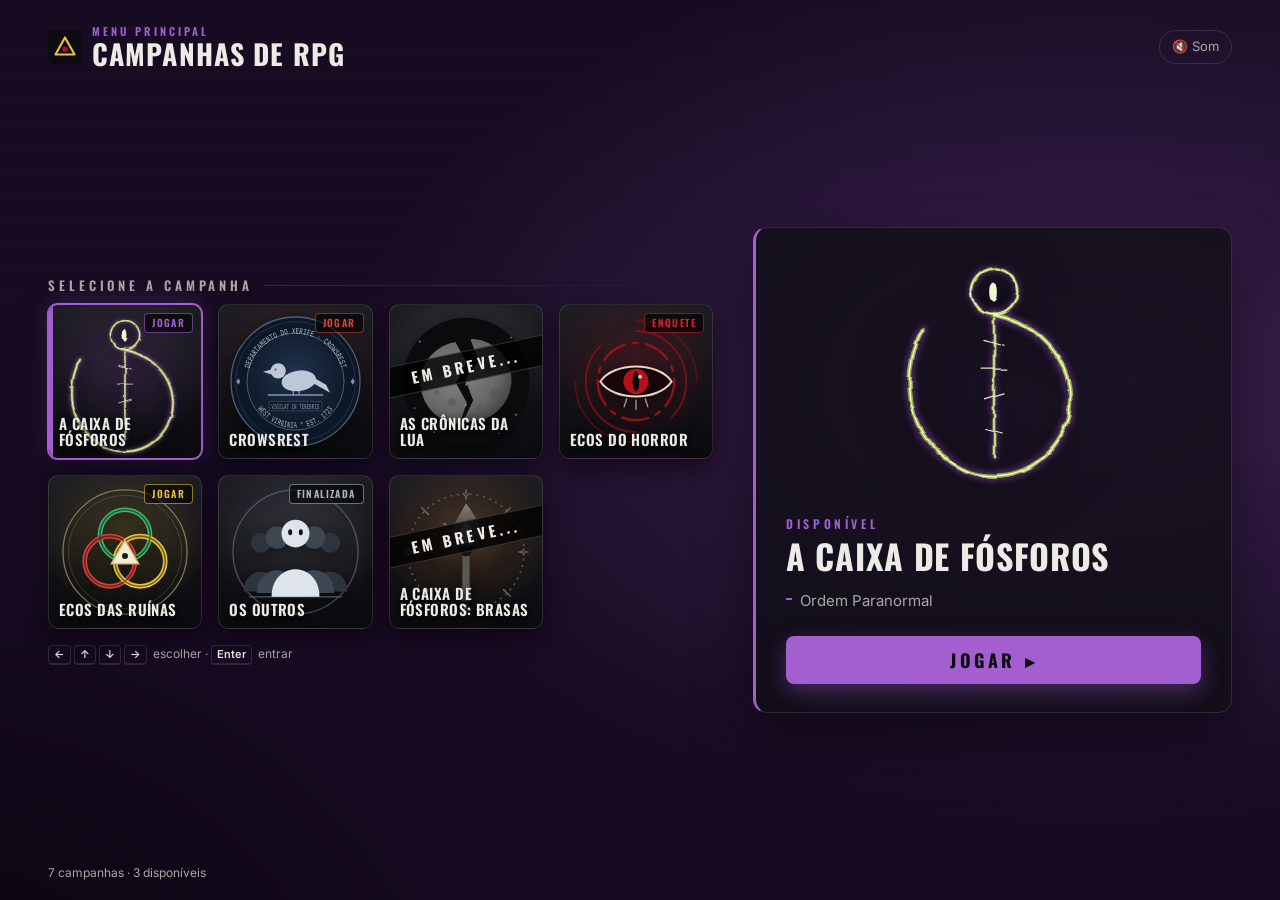
==== index.html @ ffaa547d "Marca Os Outros como finalizada e cria enquete - dados.js: Os Outros sai de "Em breve" e vira enquet" ====
<!doctype html>
<html lang="pt-BR">
<head>
  <meta charset="utf-8">
  <meta name="viewport" content="width=device-width, initial-scale=1, viewport-fit=cover">
  <title>Campanhas de RPG</title>
  <meta name="description" content="Menu principal das campanhas de RPG: escolha a campanha e entre.">
  <meta name="theme-color" content="#0b0b10">
  <link rel="icon" href="img/favicon.svg" type="image/svg+xml">
  <link rel="preconnect" href="https://fonts.googleapis.com">
  <link rel="preconnect" href="https://fonts.gstatic.com" crossorigin>
  <link href="https://fonts.googleapis.com/css2?family=Oswald:wght@400;500;600;700&family=Inter:wght@400;500;600&display=swap" rel="stylesheet">
  <link rel="stylesheet" href="style.css?v=20261020b">
</head>
<body class="menu">
  <div class="fundo" aria-hidden="true"><div class="fundo-brilho"></div><div class="fundo-linhas"></div></div>

  <header class="topo">
    <div class="topo-marca">
      <img src="img/favicon.svg" alt="" width="34" height="34">
      <div>
        <p class="topo-kicker">Menu principal</p>
        <h1>Campanhas de RPG</h1>
      </div>
    </div>
    <button type="button" class="btn-som" id="btnSom" aria-pressed="false" title="Som do menu" aria-label="Som do menu">🔇<span class="som-txt"> Som</span></button>
  </header>

  <main class="palco">
    <section class="lista" aria-labelledby="tituloLista">
      <h2 id="tituloLista" class="lista-titulo">Selecione a campanha</h2>
      <nav class="grade" id="grade" aria-label="Campanhas"></nav>
      <p class="dica-teclas" aria-hidden="true"><kbd>←</kbd><kbd>↑</kbd><kbd>↓</kbd><kbd>→</kbd> escolher · <kbd>Enter</kbd> entrar</p>
    </section>

    <aside class="detalhe" id="detalhe" aria-live="polite">
      <div class="detalhe-arte"><img id="dImg" src="" alt=""></div>
      <p class="detalhe-estado" id="dEstado"></p>
      <h2 class="detalhe-nome" id="dNome"></h2>
      <p class="detalhe-sub" id="dSub"></p>
      <ul class="detalhe-info" id="dInfo"></ul>
      <a class="detalhe-btn" id="dBtn" href="#"></a>
    </aside>
  </main>

  <footer class="rodape">
    <span id="contagem"></span>
  </footer>

  <script src="dados.js?v=20261020b"></script>
  <script src="app.js?v=20261020b"></script>
</body>
</html>
---- style.css ----
/* style.css · menu principal das campanhas + página da enquete */
:root {
  --c: #e8c33a;          /* cor da campanha selecionada (muda pelo app.js) */
  --f: #0b0b10;          /* tom do fundo da campanha selecionada */
  --bg: #07070a;
  --txt: #ecebe6;
  --txt2: #a9a8a2;
  --borda: rgba(255, 255, 255, .12);
  --vidro: rgba(14, 14, 20, .72);
  --titulo: 'Oswald', 'Arial Narrow', Impact, sans-serif;
  --corpo: 'Inter', system-ui, -apple-system, 'Segoe UI', Roboto, Arial, sans-serif;
}
* { box-sizing: border-box; }
html { -webkit-text-size-adjust: 100%; }
body {
  margin: 0; min-height: 100vh; min-height: 100dvh;
  background: var(--bg); color: var(--txt);
  font: 15px/1.5 var(--corpo);
  overflow-x: hidden;
}
img { max-width: 100%; display: block; }
a { color: inherit; }
button { font: inherit; color: inherit; }
:focus-visible { outline: 2px solid var(--c); outline-offset: 3px; }

/* ---------- fundo que muda de cor com a campanha ---------- */
.fundo { position: fixed; inset: 0; z-index: -1; background: var(--f); transition: background .6s ease; }
.fundo-brilho {
  position: absolute; inset: -20%;
  background:
    radial-gradient(60% 50% at 75% 45%, color-mix(in srgb, var(--c) 26%, transparent), transparent 70%),
    radial-gradient(50% 60% at 10% 100%, rgba(0, 0, 0, .7), transparent 70%);
  transition: background .6s ease;
}
.fundo-linhas {
  position: absolute; inset: 0; opacity: .35;
  background: repeating-linear-gradient(0deg, rgba(255,255,255,.035) 0 1px, transparent 1px 3px);
  mask-image: linear-gradient(180deg, #000, transparent 85%);
}

/* ---------- topo ---------- */
.topo {
  display: flex; align-items: center; justify-content: space-between; gap: 12px;
  padding: max(14px, env(safe-area-inset-top)) 16px 10px;
}
.topo-marca { display: flex; align-items: center; gap: 10px; min-width: 0; }
.topo-marca img { width: 34px; height: 34px; flex: none; }
.topo-kicker { margin: 0; font: 600 11px/1 var(--titulo); letter-spacing: .28em; text-transform: uppercase; color: var(--c); transition: color .4s; }
.topo h1 { margin: 2px 0 0; font: 700 22px/1.05 var(--titulo); letter-spacing: .04em; text-transform: uppercase; white-space: nowrap; }
.btn-som {
  flex: none; background: transparent; border: 1px solid var(--borda); border-radius: 999px;
  padding: 6px 12px; font-size: 13px; color: var(--txt2); cursor: pointer;
}
.btn-som[aria-pressed="true"] { color: var(--txt); border-color: var(--c); }
@media (max-width: 419px) {
  .som-txt { display: none; }
  .topo h1 { font-size: 19px; }
  .topo-kicker { letter-spacing: .2em; }
}

/* ---------- palco ---------- */
.palco { padding: 6px 16px 24px; }
.lista-titulo {
  margin: 4px 0 12px; font: 600 13px/1 var(--titulo); letter-spacing: .3em; text-transform: uppercase; color: var(--txt2);
  display: flex; align-items: center; gap: 10px;
}
.lista-titulo::after { content: ''; flex: 1; height: 1px; background: linear-gradient(90deg, var(--borda), transparent); }

.grade { display: grid; grid-template-columns: repeat(2, minmax(0, 1fr)); gap: 12px; }

/* ---------- quadro (tile) ---------- */
.tile {
  --tc: #ccc;
  position: relative; display: flex; flex-direction: column; justify-content: flex-end;
  aspect-ratio: 1 / 1; min-width: 0;
  padding: 10px; border-radius: 10px; overflow: hidden;
  text-decoration: none; color: var(--txt); cursor: pointer;
  background:
    radial-gradient(80% 70% at 50% 38%, color-mix(in srgb, var(--tc) 20%, transparent), transparent 72%),
    linear-gradient(180deg, rgba(255,255,255,.05), rgba(0,0,0,.35)),
    #111117;
  border: 1px solid var(--borda);
  box-shadow: 0 10px 24px rgba(0,0,0,.45);
  transition: transform .18s ease, border-color .18s ease, box-shadow .18s ease;
  -webkit-tap-highlight-color: transparent;
  animation: entrar .45s ease both; animation-delay: calc(var(--i, 0) * 55ms);
  outline: none;
}
@keyframes entrar { from { opacity: 0; transform: translateY(14px); } to { opacity: 1; transform: none; } }
.tile::before { /* faixa de seleção, estilo menu de jogo */
  content: ''; position: absolute; left: 0; top: 0; bottom: 0; width: 4px;
  background: var(--tc); transform: scaleY(0); transform-origin: bottom; transition: transform .2s ease;
}
.tile-arte {
  position: absolute; inset: 10px 10px 46px; display: grid; place-items: center;
  transition: transform .25s ease, filter .25s ease;
}
.tile-arte img { width: 100%; height: 100%; object-fit: contain; filter: drop-shadow(0 4px 10px rgba(0,0,0,.6)); }
.tile-nome {
  position: relative; display: block;
  font: 600 14px/1.1 var(--titulo); letter-spacing: .03em; text-transform: uppercase;
  text-shadow: 0 2px 6px #000;
  overflow-wrap: anywhere;
}
.tile-selo {
  position: absolute; top: 8px; right: 8px;
  font: 600 10px/1 var(--titulo); letter-spacing: .14em; text-transform: uppercase;
  padding: 4px 7px; border-radius: 4px;
  background: rgba(0,0,0,.6); border: 1px solid color-mix(in srgb, var(--tc) 60%, transparent); color: var(--tc);
}
.tile.ativa, .tile:focus-visible {
  border-color: var(--tc);
  box-shadow: 0 0 0 1px var(--tc), 0 14px 30px rgba(0,0,0,.55), 0 0 28px color-mix(in srgb, var(--tc) 30%, transparent);
  transform: translateY(-2px);
}
.tile.ativa::before, .tile:focus-visible::before { transform: scaleY(1); }
.tile.ativa .tile-arte { transform: scale(1.05); }

/* em breve: sem link, apagado, com faixa */
.tile.breve { cursor: default; }
.tile.breve .tile-arte { filter: grayscale(.85) brightness(.55); }
.tile.breve.ativa .tile-arte { filter: grayscale(.5) brightness(.75); }
.tile-faixa {
  position: absolute; left: -30%; right: -30%; top: 30%;
  transform: rotate(-12deg); text-align: center;
  font: 700 15px/1 var(--titulo); letter-spacing: .22em; text-transform: uppercase;
  padding: 7px 0; background: rgba(0,0,0,.78); color: var(--txt);
  border-top: 1px solid rgba(255,255,255,.18); border-bottom: 1px solid rgba(255,255,255,.18);
}
.tile.nega { animation: nega .38s ease; }
@keyframes nega { 0%,100% { transform: translateX(0); } 20% { transform: translateX(-7px); } 40% { transform: translateX(6px); } 60% { transform: translateX(-4px); } 80% { transform: translateX(3px); } }

.dica-teclas { display: none; }

/* ---------- painel de detalhe (aparece do tablet para cima) ---------- */
.detalhe { display: none; }

.rodape { padding: 0 16px max(18px, env(safe-area-inset-bottom)); color: var(--txt2); font-size: 12px; text-align: center; }

@media (hover: hover) {
  .tile:hover { border-color: var(--tc); }
}

@media (min-width: 400px) {
  .tile-nome { font-size: 15px; }
}

@media (min-width: 640px) {
  .grade { grid-template-columns: repeat(3, minmax(0, 1fr)); gap: 14px; }
  .topo { padding: 22px 28px 10px; }
  .palco { padding: 8px 28px 28px; }
  .topo h1 { font-size: 28px; }
}

@media (min-width: 980px) {
  body.menu { height: 100vh; height: 100dvh; display: flex; flex-direction: column; overflow: hidden; }
  .topo { padding: 26px 48px 8px; }
  .palco {
    flex: 1; min-height: 0;
    display: grid; grid-template-columns: minmax(0, 1.25fr) minmax(320px, .9fr); gap: 40px;
    padding: 12px 48px 12px; align-items: center;
  }
  .lista { align-self: center; }
  .grade { grid-template-columns: repeat(4, minmax(0, 1fr)); gap: 16px; max-width: 760px; }
  .tile-nome { font-size: 15px; }
  .dica-teclas { display: block; margin: 16px 0 0; color: var(--txt2); font-size: 12px; }
  kbd { display: inline-block; min-width: 22px; padding: 2px 5px; margin-right: 3px; border: 1px solid var(--borda); border-bottom-width: 2px; border-radius: 4px; font: 600 11px/1.2 var(--corpo); text-align: center; color: var(--txt); }

  .detalhe {
    display: flex; flex-direction: column; align-items: flex-start;
    padding: 28px 30px; border-radius: 14px;
    background: var(--vidro); border: 1px solid var(--borda);
    backdrop-filter: blur(6px);
    box-shadow: 0 30px 60px rgba(0,0,0,.45);
    border-left: 3px solid var(--c);
    transition: border-color .4s;
  }
  .detalhe-arte { width: min(220px, 26vh); aspect-ratio: 1; margin: 0 auto 18px; }
  .detalhe-arte img { width: 100%; height: 100%; object-fit: contain; filter: drop-shadow(0 8px 24px rgba(0,0,0,.7)); }
  .detalhe.troca .detalhe-arte, .detalhe.troca .detalhe-nome { animation: troca .32s ease; }
  @keyframes troca { from { opacity: 0; transform: translateX(10px); } to { opacity: 1; transform: none; } }
  .detalhe-estado { margin: 0; font: 600 12px/1 var(--titulo); letter-spacing: .3em; text-transform: uppercase; color: var(--c); }
  .detalhe-nome { margin: 8px 0 0; font: 700 34px/1.05 var(--titulo); text-transform: uppercase; letter-spacing: .02em; }
  .detalhe-sub { margin: 4px 0 0; font: 500 16px/1.2 var(--titulo); letter-spacing: .12em; text-transform: uppercase; color: var(--txt2); }
  .detalhe-sub:empty { display: none; }
  .detalhe-info { list-style: none; margin: 14px 0 0; padding: 0; color: var(--txt2); }
  .detalhe-info li { padding: 2px 0 2px 14px; position: relative; }
  .detalhe-info li::before { content: ''; position: absolute; left: 0; top: .72em; width: 6px; height: 2px; background: var(--c); }
  .detalhe-btn {
    margin-top: 22px; align-self: stretch; text-align: center; text-decoration: none;
    font: 700 18px/1 var(--titulo); letter-spacing: .2em; text-transform: uppercase;
    padding: 15px 18px; border-radius: 8px;
    background: var(--c); color: #0b0b0e;
    box-shadow: 0 8px 22px color-mix(in srgb, var(--c) 35%, transparent);
    transition: filter .15s, transform .15s;
  }
  .detalhe-btn:hover { filter: brightness(1.1); transform: translateY(-1px); }
  .detalhe-btn.off { background: transparent; color: var(--txt2); border: 1px dashed var(--borda); box-shadow: none; cursor: default; pointer-events: none; }
  .rodape { text-align: left; padding: 0 48px 18px; }
}

@media (min-width: 980px) and (max-height: 700px) {
  .grade { max-width: 640px; }
  .detalhe-arte { width: 150px; }
}

@media (prefers-reduced-motion: reduce) {
  *, *::before, *::after { animation: none !important; transition: none !important; }
}

/* =====================================================================
   ENQUETE (enquete.html)
   ===================================================================== */
body.enquete { --ct: #ffffff; }
.voltar {
  display: inline-flex; align-items: center; gap: 6px; text-decoration: none;
  font: 600 13px/1 var(--titulo); letter-spacing: .18em; text-transform: uppercase; color: var(--txt2);
  padding: 8px 12px; border: 1px solid var(--borda); border-radius: 999px;
}
.voltar:hover { color: var(--txt); border-color: var(--c); }
.enq { max-width: 720px; margin: 0 auto; padding: 4px 16px 32px; }
.enq-cab { display: flex; align-items: center; gap: 14px; margin: 6px 0 18px; }
.enq-cab img { width: 76px; height: 76px; flex: none; }
.enq-cab p { margin: 0; font: 600 11px/1 var(--titulo); letter-spacing: .3em; text-transform: uppercase; color: var(--c); }
.enq-cab h1 { margin: 4px 0 0; font: 700 28px/1.05 var(--titulo); text-transform: uppercase; }
@media (max-width: 419px) { .enq-cab p { letter-spacing: .16em; } }
.enq-modo { margin: 0 0 16px; padding: 10px 12px; border-radius: 8px; font-size: 13px; color: var(--txt2); background: rgba(255,255,255,.04); border: 1px solid var(--borda); }
.enq-modo.erro { color: #ffd0d0; border-color: #a33; background: rgba(160, 30, 30, .15); }
.enq-modo:empty { display: none; }
.pergunta { margin: 0 0 18px; padding: 16px; border: 1px solid var(--borda); border-radius: 12px; background: var(--vidro); }
.pergunta legend { padding: 0 6px; font: 600 16px/1.3 var(--titulo); letter-spacing: .04em; }
.opcoes { display: grid; grid-template-columns: repeat(2, minmax(0, 1fr)); gap: 10px; margin-top: 8px; }
.opcao { position: relative; display: grid; }
.opcao input { position: absolute; opacity: 0; inset: 0; margin: 0; cursor: pointer; }
.opcao span {
  display: flex; align-items: center; justify-content: center; text-align: center; min-height: 52px; height: 100%;
  padding: 10px; border-radius: 8px; border: 1px solid var(--borda); background: rgba(255,255,255,.03);
  font: 600 15px/1.15 var(--titulo); letter-spacing: .08em; text-transform: uppercase;
  transition: border-color .15s, background .15s, color .15s;
}
.opcao input:checked + span { border-color: var(--c); background: color-mix(in srgb, var(--c) 22%, transparent); box-shadow: inset 4px 0 0 var(--c); }
.opcao input:focus-visible + span { outline: 2px solid var(--c); outline-offset: 2px; }
@media (hover: hover) { .opcao:hover span { border-color: color-mix(in srgb, var(--c) 60%, transparent); } }
.campo-nome { display: block; margin: 0 0 18px; }
.campo-nome span { display: block; margin-bottom: 6px; font-size: 13px; color: var(--txt2); }
.campo-nome input {
  width: 100%; padding: 12px; border-radius: 8px; border: 1px solid var(--borda); background: rgba(0,0,0,.35); color: var(--txt); font: 16px var(--corpo);
}
.btn-votar {
  width: 100%; padding: 15px; border: 0; border-radius: 8px; cursor: pointer;
  background: var(--c); color: var(--ct, #fff); font: 700 17px/1 var(--titulo); letter-spacing: .2em; text-transform: uppercase;
}
.btn-votar:disabled { opacity: .45; cursor: not-allowed; }
.enq-aviso { min-height: 1.4em; margin: 10px 0 0; font-size: 13px; color: var(--txt2); }
.resultado { margin-top: 8px; }
.resultado h2 { font: 600 13px/1 var(--titulo); letter-spacing: .3em; text-transform: uppercase; color: var(--txt2); margin: 22px 0 10px; }
.res-bloco { margin: 0 0 16px; padding: 14px 16px; border: 1px solid var(--borda); border-radius: 12px; background: var(--vidro); }
.res-bloco h3 { margin: 0 0 10px; font: 600 15px/1.3 var(--titulo); letter-spacing: .03em; }
.barra { margin: 8px 0; }
.barra-topo { display: flex; justify-content: space-between; gap: 8px; font-size: 14px; }
.barra-topo b { font-weight: 600; }
.barra-topo .meu::after { content: ' · seu voto'; color: var(--c); font-size: 12px; }
.barra-fundo { height: 10px; margin-top: 4px; border-radius: 99px; background: rgba(255,255,255,.07); overflow: hidden; }
.barra-cheia { height: 100%; width: 0; border-radius: 99px; background: var(--c); transition: width .6s ease; }
.res-total { font-size: 13px; color: var(--txt2); margin: 6px 0 0; }
.btn-mudar { margin-top: 6px; background: transparent; border: 1px solid var(--borda); border-radius: 8px; padding: 10px 14px; cursor: pointer; }
.btn-mudar:hover { border-color: var(--c); }
@media (min-width: 640px) {
  .enq { padding: 8px 28px 40px; }
  .opcoes.quatro { grid-template-columns: repeat(4, minmax(0, 1fr)); }
  .enq-cab img { width: 96px; height: 96px; }
  .enq-cab h1 { font-size: 36px; }
}
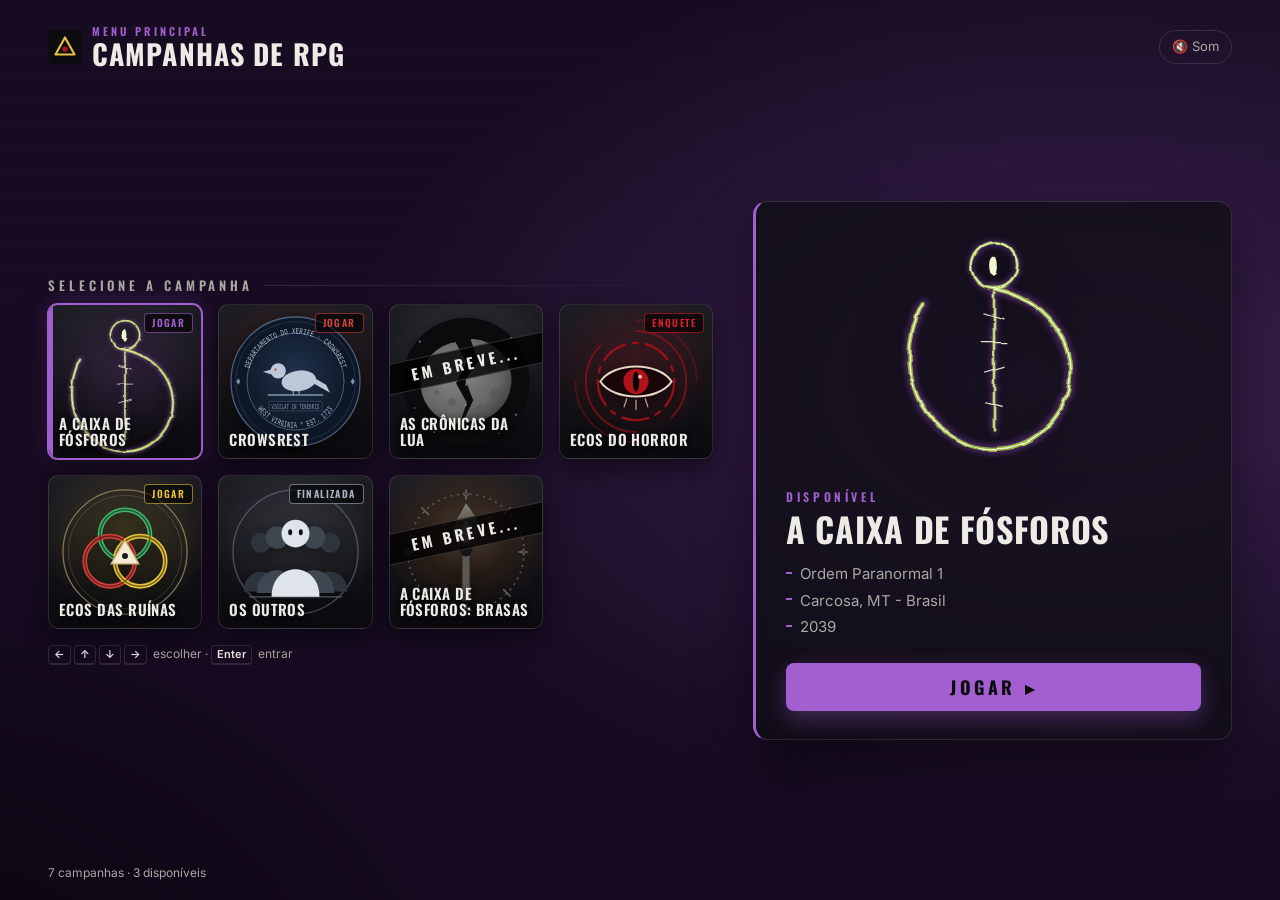
==== commit 0bbd6545: "Adiciona sistema, lugar e ano de cada campanha - dados.js: novo campo info (lista de linhas) em cada" ====
--- a/index.html
+++ b/index.html
@@ -10,7 +10,7 @@
   <link rel="preconnect" href="https://fonts.googleapis.com">
   <link rel="preconnect" href="https://fonts.gstatic.com" crossorigin>
   <link href="https://fonts.googleapis.com/css2?family=Oswald:wght@400;500;600;700&family=Inter:wght@400;500;600&display=swap" rel="stylesheet">
-  <link rel="stylesheet" href="style.css?v=20261020b">
+  <link rel="stylesheet" href="style.css?v=20261020d">
 </head>
 <body class="menu">
   <div class="fundo" aria-hidden="true"><div class="fundo-brilho"></div><div class="fundo-linhas"></div></div>
@@ -47,7 +47,7 @@
     <span id="contagem"></span>
   </footer>
 
-  <script src="dados.js?v=20261020b"></script>
-  <script src="app.js?v=20261020b"></script>
+  <script src="dados.js?v=20261020d"></script>
+  <script src="app.js?v=20261020d"></script>
 </body>
 </html>
--- a/style.css
+++ b/style.css
@@ -118,10 +118,10 @@
 
 /* em breve: sem link, apagado, com faixa */
 .tile.breve { cursor: default; }
-.tile.breve .tile-arte { filter: grayscale(.85) brightness(.55); }
-.tile.breve.ativa .tile-arte { filter: grayscale(.5) brightness(.75); }
-.tile-faixa {
-  position: absolute; left: -30%; right: -30%; top: 30%;
+.tile.breve .tile-arte img { filter: grayscale(.85) brightness(.55) drop-shadow(0 4px 10px rgba(0,0,0,.6)); }
+.tile.breve.ativa .tile-arte img { filter: grayscale(.5) brightness(.75) drop-shadow(0 4px 10px rgba(0,0,0,.6)); }
+.tile-faixa { /* fica dentro da arte: a mesma posição no quadro quadrado e no cartão do celular */
+  position: absolute; left: -30%; right: -30%; top: 34%;
   transform: rotate(-12deg); text-align: center;
   font: 700 15px/1 var(--titulo); letter-spacing: .22em; text-transform: uppercase;
   padding: 7px 0; background: rgba(0,0,0,.78); color: var(--txt);
@@ -131,6 +131,18 @@
 @keyframes nega { 0%,100% { transform: translateX(0); } 20% { transform: translateX(-7px); } 40% { transform: translateX(6px); } 60% { transform: translateX(-4px); } 80% { transform: translateX(3px); } }
 
 .dica-teclas { display: none; }
+
+/* linhas de informação (sistema, lugar, ano): no celular e no tablet ficam no próprio quadro,
+   porque lá não existe o painel da direita; no computador elas aparecem só no painel */
+.tile-info { display: none; }
+@media (max-width: 979px) {
+  .tile { aspect-ratio: auto; justify-content: flex-start; padding: 0 0 12px; }
+  .tile-arte { position: relative; inset: auto; aspect-ratio: 1 / 1; padding: 14px 12px 6px; overflow: visible; }
+  .tile-nome { padding: 0 10px; margin-top: 2px; }
+  .tile-info { display: block; padding: 6px 10px 0; color: var(--txt2); font: 12px/1.35 var(--corpo); overflow-wrap: break-word; }
+  .tile-info span { display: block; position: relative; padding-left: 9px; margin-top: 2px; }
+  .tile-info span::before { content: ''; position: absolute; left: 0; top: .62em; width: 5px; height: 2px; background: var(--tc); }
+}
 
 /* ---------- painel de detalhe (aparece do tablet para cima) ---------- */
 .detalhe { display: none; }
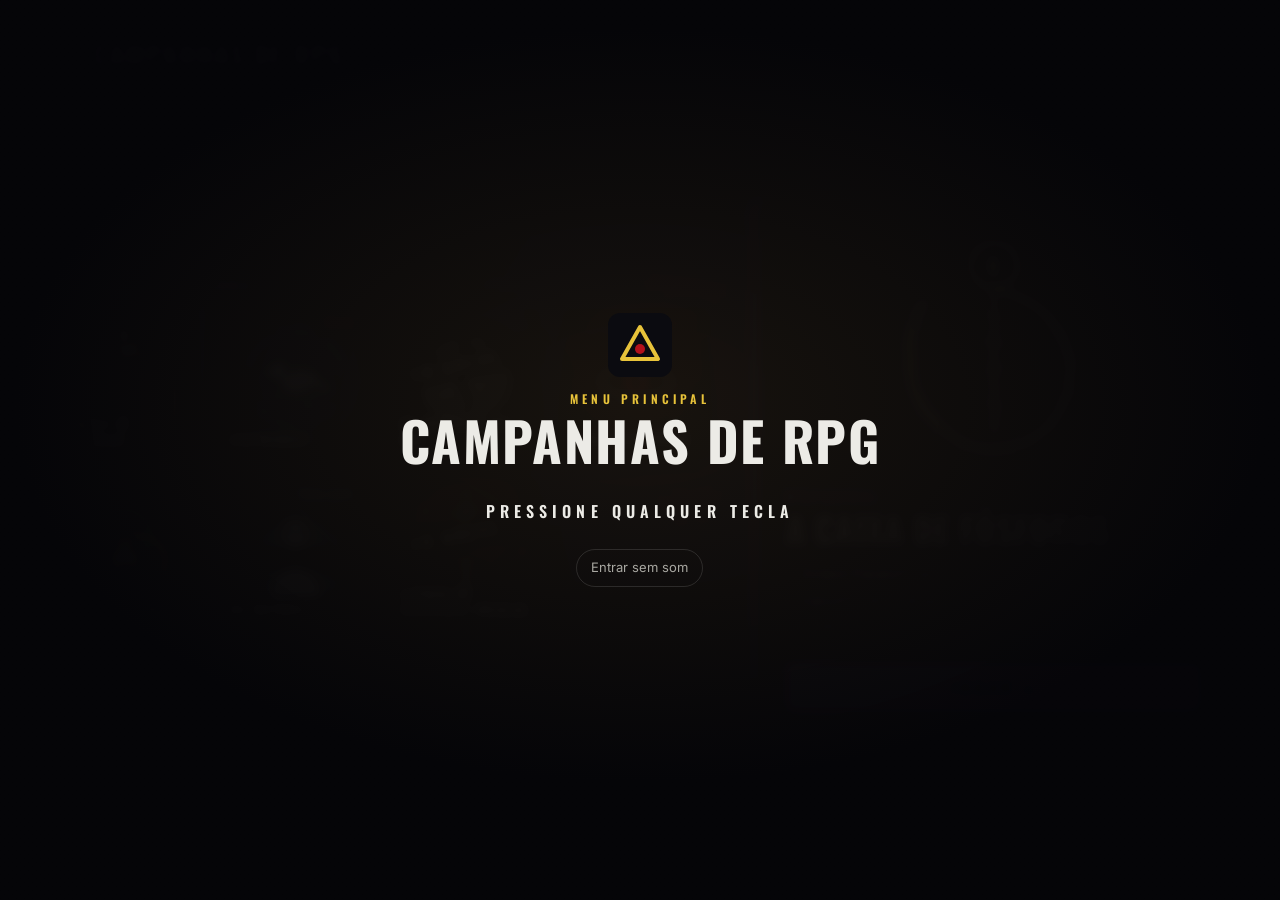
==== commit 6d7a9e99: "Toca a música de cada campanha ao passar o mouse - musica/: 7 faixas (MP3 96 kbps, volume igualado; " ====
--- a/index.html
+++ b/index.html
@@ -10,7 +10,7 @@
   <link rel="preconnect" href="https://fonts.googleapis.com">
   <link rel="preconnect" href="https://fonts.gstatic.com" crossorigin>
   <link href="https://fonts.googleapis.com/css2?family=Oswald:wght@400;500;600;700&family=Inter:wght@400;500;600&display=swap" rel="stylesheet">
-  <link rel="stylesheet" href="style.css?v=20261020d">
+  <link rel="stylesheet" href="style.css?v=20261020e">
 </head>
 <body class="menu">
   <div class="fundo" aria-hidden="true"><div class="fundo-brilho"></div><div class="fundo-linhas"></div></div>
@@ -43,11 +43,21 @@
     </aside>
   </main>
 
+  <div class="abertura" id="abertura" hidden>
+    <div class="abertura-caixa">
+      <img src="img/favicon.svg" alt="" width="64" height="64">
+      <p class="abertura-kicker">Menu principal</p>
+      <p class="abertura-titulo">Campanhas de RPG</p>
+      <p class="abertura-pisca" id="aberturaTexto">Pressione qualquer tecla</p>
+      <button type="button" class="abertura-mudo" id="aberturaMudo">Entrar sem som</button>
+    </div>
+  </div>
+
   <footer class="rodape">
     <span id="contagem"></span>
   </footer>
 
-  <script src="dados.js?v=20261020d"></script>
-  <script src="app.js?v=20261020d"></script>
+  <script src="dados.js?v=20261020e"></script>
+  <script src="app.js?v=20261020e"></script>
 </body>
 </html>
--- a/style.css
+++ b/style.css
@@ -143,6 +143,42 @@
   .tile-info span { display: block; position: relative; padding-left: 9px; margin-top: 2px; }
   .tile-info span::before { content: ''; position: absolute; left: 0; top: .62em; width: 5px; height: 2px; background: var(--tc); }
 }
+
+/* ---------- música: equalizador no quadro que está tocando + dica do 2º toque (celular) ---------- */
+.tile-eq {
+  position: absolute; top: 9px; left: 10px; z-index: 2;
+  display: none; align-items: flex-end; gap: 2px; height: 14px; padding: 3px 5px; box-sizing: content-box;
+  background: rgba(0,0,0,.6); border-radius: 4px;
+}
+.tile-eq b { display: block; width: 3px; background: var(--tc); border-radius: 1px; animation: eq .9s ease-in-out infinite; }
+.tile-eq b:nth-child(2) { animation-delay: -.3s; } .tile-eq b:nth-child(3) { animation-delay: -.6s; }
+@keyframes eq { 0%, 100% { height: 4px; } 50% { height: 14px; } }
+.tile.tocando .tile-eq { display: inline-flex; }
+.tile-dica { display: none; }
+.tile.armada .tile-dica {
+  display: block; position: relative; z-index: 2; margin: 10px 10px 0; padding: 8px 6px; border-radius: 6px; text-align: center;
+  font: 700 12px/1.15 var(--titulo); letter-spacing: .08em; text-transform: uppercase;
+  background: var(--tc); color: #0b0b0e;
+}
+.tile.breve.armada .tile-dica { background: rgba(255,255,255,.08); color: var(--txt2); border: 1px dashed var(--borda); }
+@media (min-width: 980px) { .tile.armada .tile-dica { position: absolute; left: 0; right: 0; bottom: 8px; margin: 0 8px; } }
+
+/* ---------- abertura "Pressione qualquer tecla" ---------- */
+.abertura {
+  position: fixed; inset: 0; z-index: 50; display: grid; place-items: center; padding: 24px 16px;
+  background: radial-gradient(70% 60% at 50% 45%, rgba(40, 32, 20, .55), rgba(5, 5, 8, .97) 70%), rgba(5, 5, 8, .93);
+  backdrop-filter: blur(4px); cursor: pointer; transition: opacity .4s ease;
+}
+.abertura[hidden] { display: none; }
+.abertura.saindo { opacity: 0; pointer-events: none; }
+.abertura-caixa { text-align: center; max-width: 760px; }
+.abertura-caixa img { width: 64px; height: 64px; margin: 0 auto 16px; }
+.abertura-kicker { margin: 0; font: 600 12px/1 var(--titulo); letter-spacing: .35em; text-transform: uppercase; color: #e8c33a; }
+.abertura-titulo { margin: 8px 0 0; font: 700 clamp(30px, 8vw, 54px)/1.02 var(--titulo); text-transform: uppercase; letter-spacing: .03em; }
+.abertura-pisca { margin: 34px 0 0; font: 600 16px/1.2 var(--titulo); letter-spacing: .32em; text-transform: uppercase; color: var(--txt); animation: pisca 1.6s ease-in-out infinite; }
+@keyframes pisca { 0%, 100% { opacity: 1; } 50% { opacity: .25; } }
+.abertura-mudo { margin-top: 28px; background: transparent; border: 1px solid var(--borda); border-radius: 999px; padding: 8px 14px; font-size: 13px; color: var(--txt2); cursor: pointer; }
+.abertura-mudo:hover { color: var(--txt); border-color: rgba(255,255,255,.35); }
 
 /* ---------- painel de detalhe (aparece do tablet para cima) ---------- */
 .detalhe { display: none; }
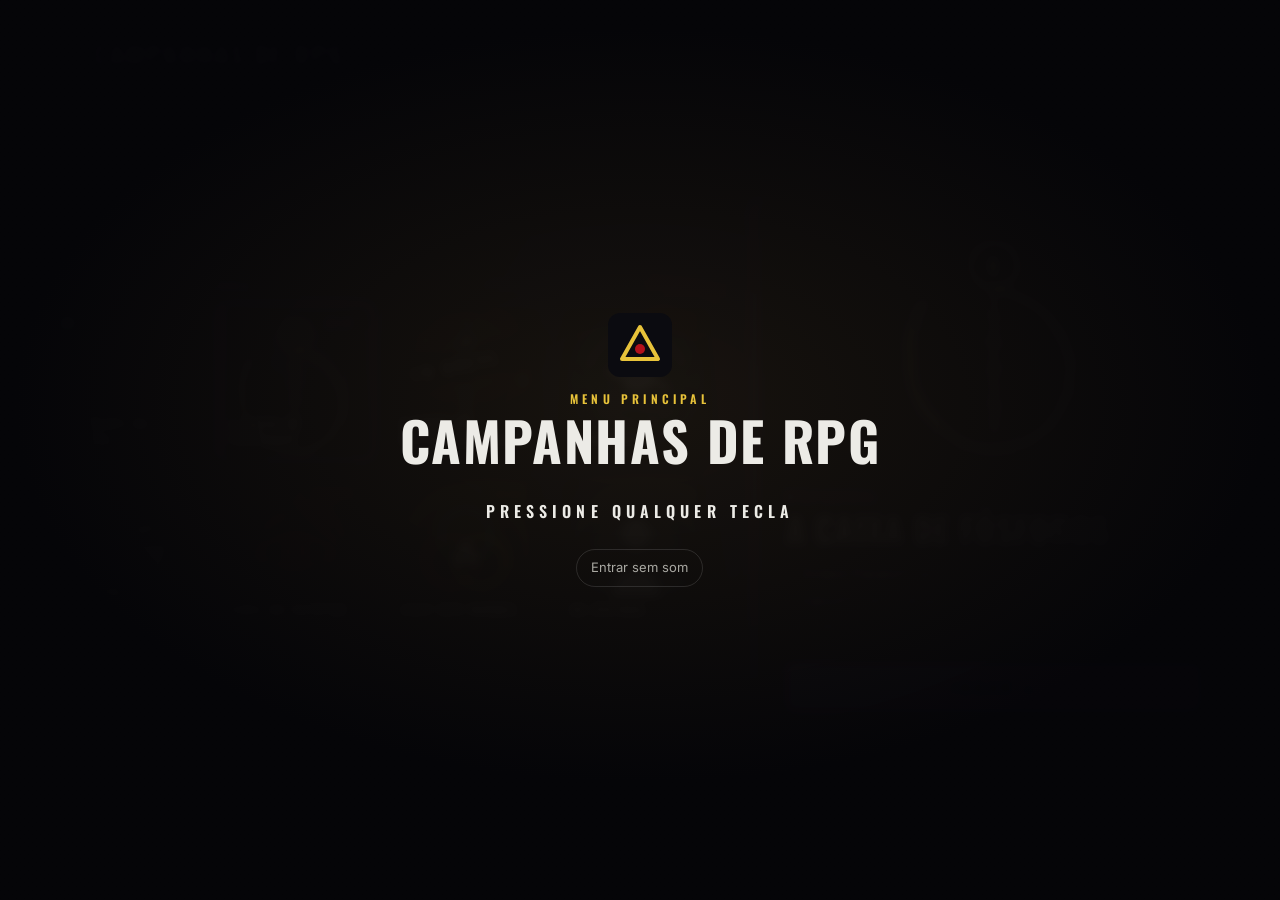
==== commit b5932385: "Adiciona Vestígios da Guerra e reordena campanhas - dados.js: nova campanha Vestígios da Guerra (est" ====
--- a/index.html
+++ b/index.html
@@ -10,7 +10,7 @@
   <link rel="preconnect" href="https://fonts.googleapis.com">
   <link rel="preconnect" href="https://fonts.gstatic.com" crossorigin>
   <link href="https://fonts.googleapis.com/css2?family=Oswald:wght@400;500;600;700&family=Inter:wght@400;500;600&display=swap" rel="stylesheet">
-  <link rel="stylesheet" href="style.css?v=20261020e">
+  <link rel="stylesheet" href="style.css?v=20261020f">
 </head>
 <body class="menu">
   <div class="fundo" aria-hidden="true"><div class="fundo-brilho"></div><div class="fundo-linhas"></div></div>
@@ -39,6 +39,7 @@
       <h2 class="detalhe-nome" id="dNome"></h2>
       <p class="detalhe-sub" id="dSub"></p>
       <ul class="detalhe-info" id="dInfo"></ul>
+      <p class="detalhe-desc" id="dDesc"></p>
       <a class="detalhe-btn" id="dBtn" href="#"></a>
     </aside>
   </main>
@@ -57,7 +58,7 @@
     <span id="contagem"></span>
   </footer>
 
-  <script src="dados.js?v=20261020e"></script>
-  <script src="app.js?v=20261020e"></script>
+  <script src="dados.js?v=20261020f"></script>
+  <script src="app.js?v=20261020f"></script>
 </body>
 </html>
--- a/style.css
+++ b/style.css
@@ -117,7 +117,7 @@
 .tile.ativa .tile-arte { transform: scale(1.05); }
 
 /* em breve: sem link, apagado, com faixa */
-.tile.breve { cursor: default; }
+.tile.breve, .tile.sem-link { cursor: default; }
 .tile.breve .tile-arte img { filter: grayscale(.85) brightness(.55) drop-shadow(0 4px 10px rgba(0,0,0,.6)); }
 .tile.breve.ativa .tile-arte img { filter: grayscale(.5) brightness(.75) drop-shadow(0 4px 10px rgba(0,0,0,.6)); }
 .tile-faixa { /* fica dentro da arte: a mesma posição no quadro quadrado e no cartão do celular */
@@ -134,7 +134,7 @@
 
 /* linhas de informação (sistema, lugar, ano): no celular e no tablet ficam no próprio quadro,
    porque lá não existe o painel da direita; no computador elas aparecem só no painel */
-.tile-info { display: none; }
+.tile-info, .tile-desc { display: none; }
 @media (max-width: 979px) {
   .tile { aspect-ratio: auto; justify-content: flex-start; padding: 0 0 12px; }
   .tile-arte { position: relative; inset: auto; aspect-ratio: 1 / 1; padding: 14px 12px 6px; overflow: visible; }
@@ -142,6 +142,7 @@
   .tile-info { display: block; padding: 6px 10px 0; color: var(--txt2); font: 12px/1.35 var(--corpo); overflow-wrap: break-word; }
   .tile-info span { display: block; position: relative; padding-left: 9px; margin-top: 2px; }
   .tile-info span::before { content: ''; position: absolute; left: 0; top: .62em; width: 5px; height: 2px; background: var(--tc); }
+  .tile-desc { display: block; padding: 8px 10px 0; color: var(--txt2); font: italic 12px/1.4 var(--corpo); opacity: .9; }
 }
 
 /* ---------- música: equalizador no quadro que está tocando + dica do 2º toque (celular) ---------- */
@@ -160,7 +161,7 @@
   font: 700 12px/1.15 var(--titulo); letter-spacing: .08em; text-transform: uppercase;
   background: var(--tc); color: #0b0b0e;
 }
-.tile.breve.armada .tile-dica { background: rgba(255,255,255,.08); color: var(--txt2); border: 1px dashed var(--borda); }
+.tile.sem-link.armada .tile-dica { background: rgba(255,255,255,.08); color: var(--txt2); border: 1px dashed var(--borda); }
 @media (min-width: 980px) { .tile.armada .tile-dica { position: absolute; left: 0; right: 0; bottom: 8px; margin: 0 8px; } }
 
 /* ---------- abertura "Pressione qualquer tecla" ---------- */
@@ -233,6 +234,8 @@
   .detalhe-sub:empty { display: none; }
   .detalhe-info { list-style: none; margin: 14px 0 0; padding: 0; color: var(--txt2); }
   .detalhe-info li { padding: 2px 0 2px 14px; position: relative; }
+  .detalhe-desc { margin: 12px 0 0; color: var(--txt2); font-style: italic; line-height: 1.45; max-width: 46ch; }
+  .detalhe-desc:empty { display: none; }
   .detalhe-info li::before { content: ''; position: absolute; left: 0; top: .72em; width: 6px; height: 2px; background: var(--c); }
   .detalhe-btn {
     margin-top: 22px; align-self: stretch; text-align: center; text-decoration: none;
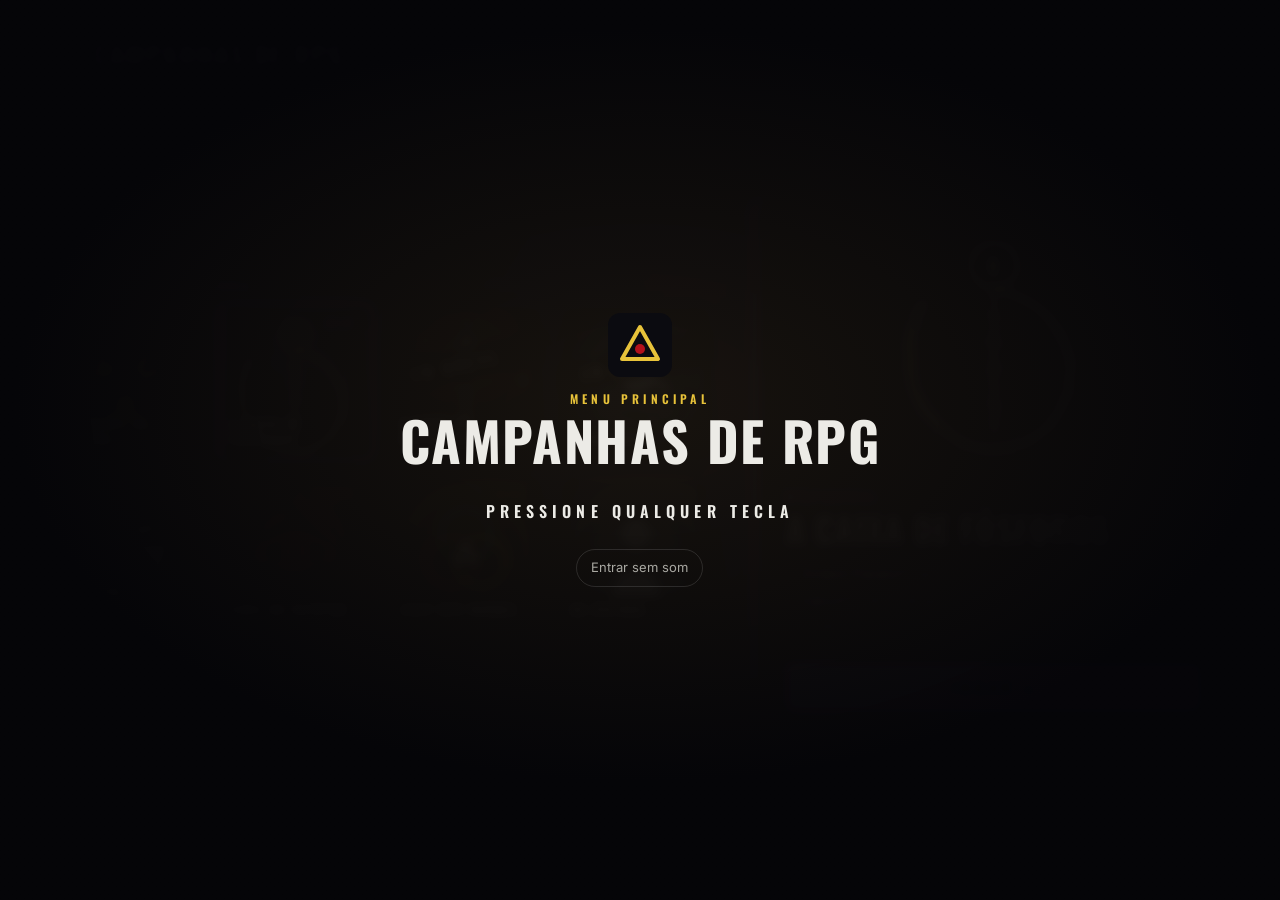
==== commit 94ddff3d: "Marca Crowsrest como Em Breve mantendo o link - dados.js: Crowsrest com emBreve (faixa "Em Breve..."" ====
--- a/index.html
+++ b/index.html
@@ -10,7 +10,7 @@
   <link rel="preconnect" href="https://fonts.googleapis.com">
   <link rel="preconnect" href="https://fonts.gstatic.com" crossorigin>
   <link href="https://fonts.googleapis.com/css2?family=Oswald:wght@400;500;600;700&family=Inter:wght@400;500;600&display=swap" rel="stylesheet">
-  <link rel="stylesheet" href="style.css?v=20261020f">
+  <link rel="stylesheet" href="style.css?v=20261021a">
 </head>
 <body class="menu">
   <div class="fundo" aria-hidden="true"><div class="fundo-brilho"></div><div class="fundo-linhas"></div></div>
@@ -58,7 +58,7 @@
     <span id="contagem"></span>
   </footer>
 
-  <script src="dados.js?v=20261020f"></script>
-  <script src="app.js?v=20261020f"></script>
+  <script src="dados.js?v=20261021a"></script>
+  <script src="app.js?v=20261021a"></script>
 </body>
 </html>
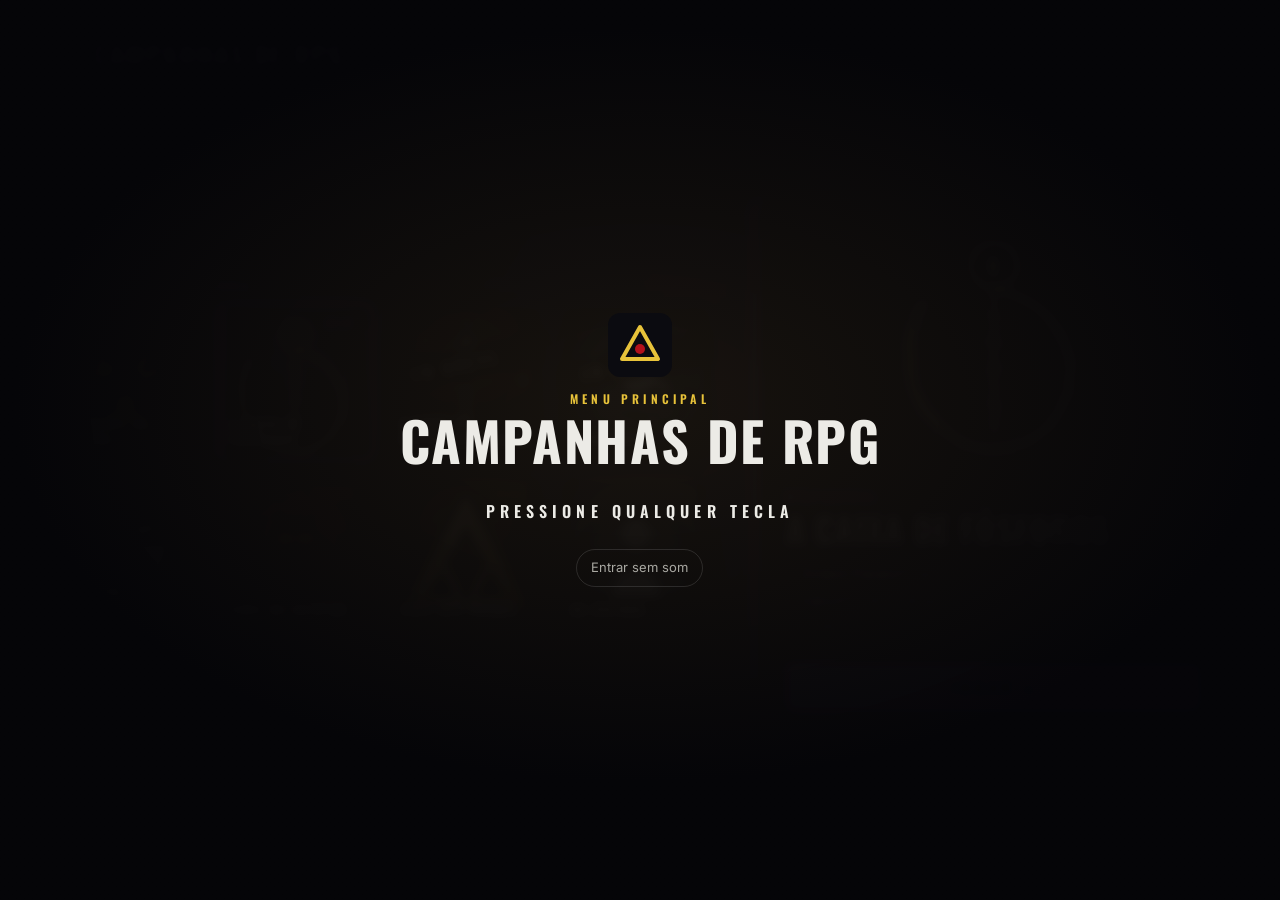
==== commit 766216d3: "Força o navegador a baixar os símbolos novos - dados.js: versão no endereço dos símbolos de Ecos do " ====
--- a/index.html
+++ b/index.html
@@ -58,7 +58,7 @@
     <span id="contagem"></span>
   </footer>
 
-  <script src="dados.js?v=20261021a"></script>
-  <script src="app.js?v=20261021a"></script>
+  <script src="dados.js?v=20261021b"></script>
+  <script src="app.js?v=20261021b"></script>
 </body>
 </html>
